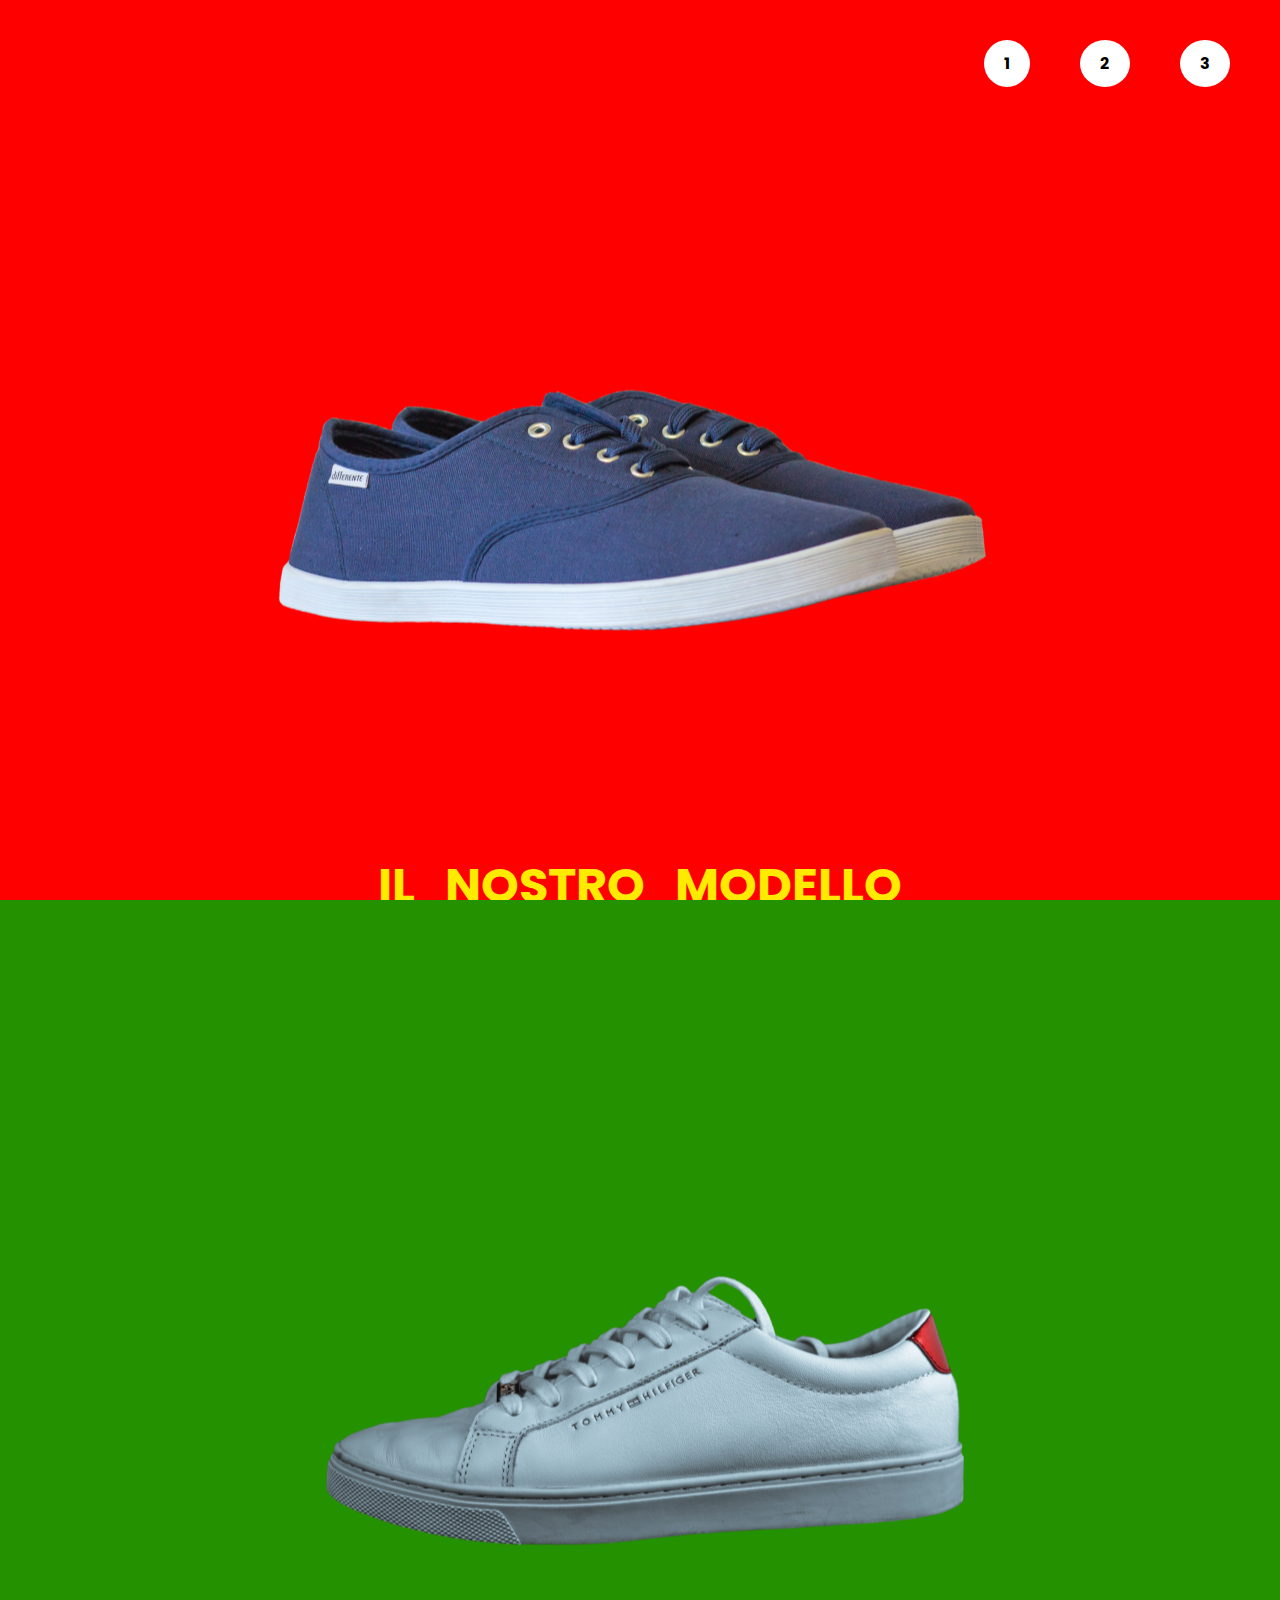
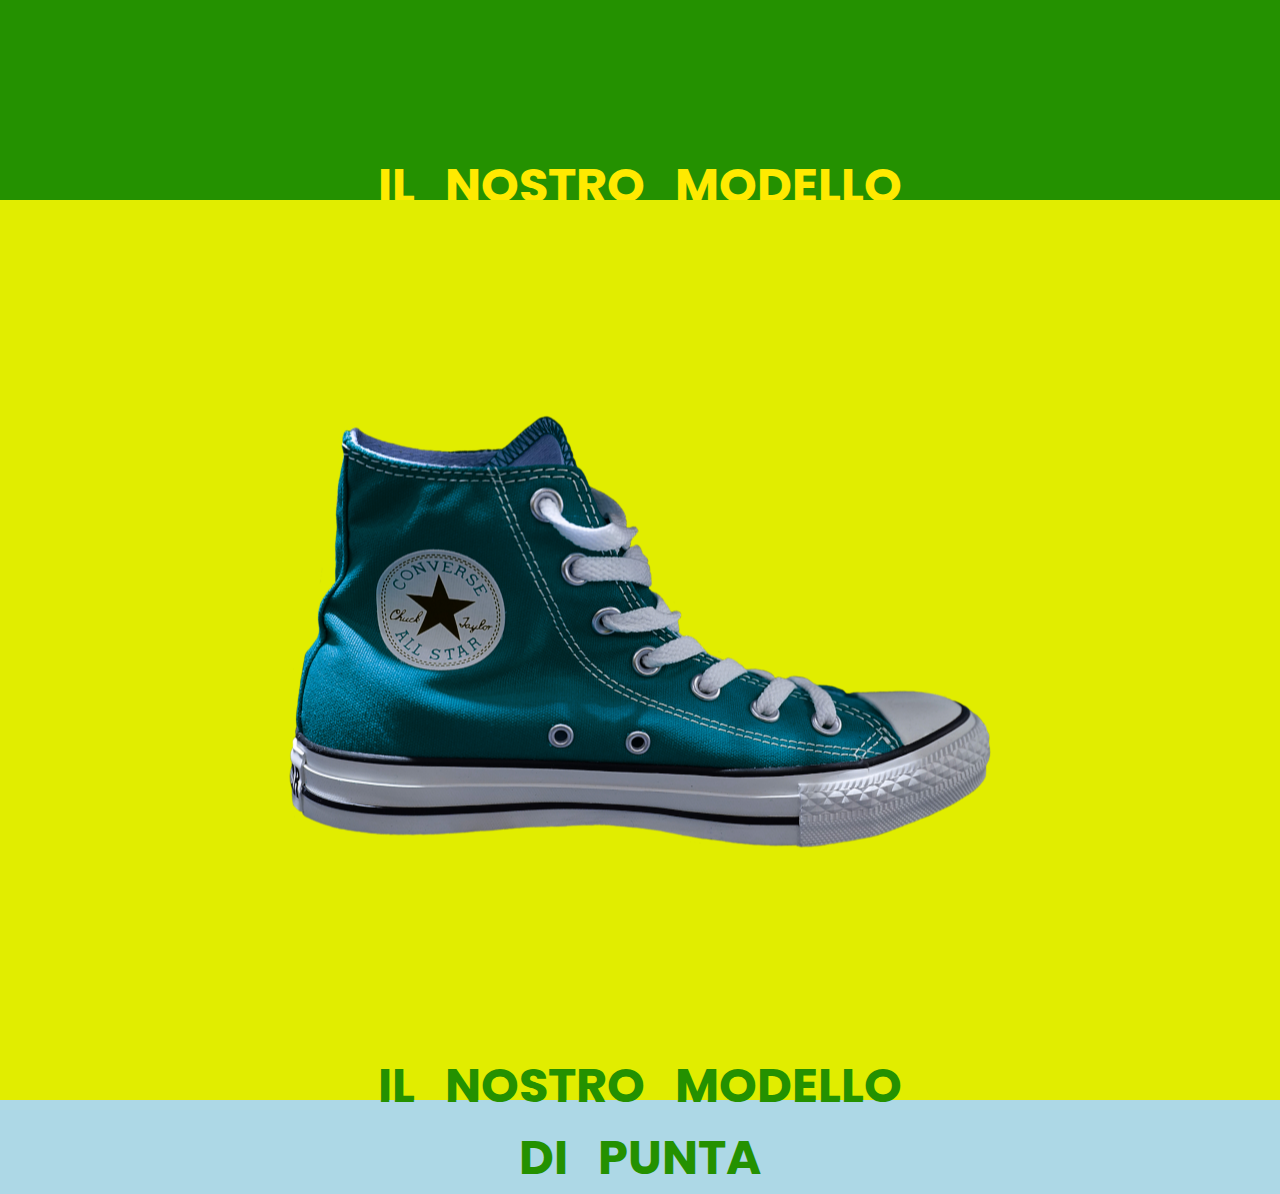
==== Bonus/index.html @ 47759660 "Iniz. bonus" ====
<!DOCTYPE html>
<html lang="en">
<head>
    <meta charset="UTF-8">
    <meta http-equiv="X-UA-Compatible" content="IE=edge">
    <meta name="viewport" content="width=device-width, initial-scale=1.0">

    <title>- Shoes -</title>

    <link rel="preconnect" href="https://fonts.googleapis.com">
    <link rel="preconnect" href="https://fonts.gstatic.com" crossorigin>
    <link href="https://fonts.googleapis.com/css2?family=Poppins:wght@500;700&display=swap" rel="stylesheet">

    <link rel="stylesheet" href="css/style.css">
</head>


<body>
    <header>
        <div class="button-1">1</div>
        <div class="button-2">2</div>
        <div class="button-3">3</div>
    </header>

    <main>
        <section class="first-section">
            <img src="img/01.png" alt="First shoes image">
            <h1>Il nostro modello di punta</h1>
        </section>
    
    
        <section class="second-section">
            <img src="img/02.png" alt="Second shoes image">
            <h1>Il nostro modello di punta</h1>
        </section>
    
    
        <section class="third-section">
            <img src="img/03.png" alt="Third shoes image">
            <h1>Il nostro modello di punta</h1>
        </section>
    </main>
</body>
</html>
---- Bonus/css/style.css ----
/* ? RESET */
* {
    box-sizing: border-box;
    margin: 0;
    padding: 0;
}

* {
    font-family: 'Poppins', sans-serif;
    font-weight: 700;
}

body {
    background-color: lightblue;
}

header div {
    display: inline;
    position: fixed;
    margin-top: 40px;
    padding: 11px 20px;
    background-color: white;
    border-radius: 50%;
    z-index: 3;
}

.button-1 {
    right: 250px;
}

.button-2 {
    right: 150px;
}

.button-3 {
    right: 50px;
}


section {
    position: relative;
    width: 100vw;
    height: 100vh;
    max-width: 100%;
    text-align: center;
}

section img{
    position: absolute;
    top: 50%;
    left: 50%;
    transform: translate(-50%, -50%);
}

section h1 {
    transform: translateY(850px);
    color: rgb(255, 234, 0);
    font-size: 3em;
    word-spacing: 20px;
    text-transform: uppercase;

    margin: 0 auto;
    width: 600px;
}

.first-section {
    background-color: red;
}

.second-section {
    background-color: rgb(36, 145, 0);
}

.third-section {
    background-color: rgb(225, 237, 0);
}

.third-section h1 {
    color: rgb(36, 145, 0);
}
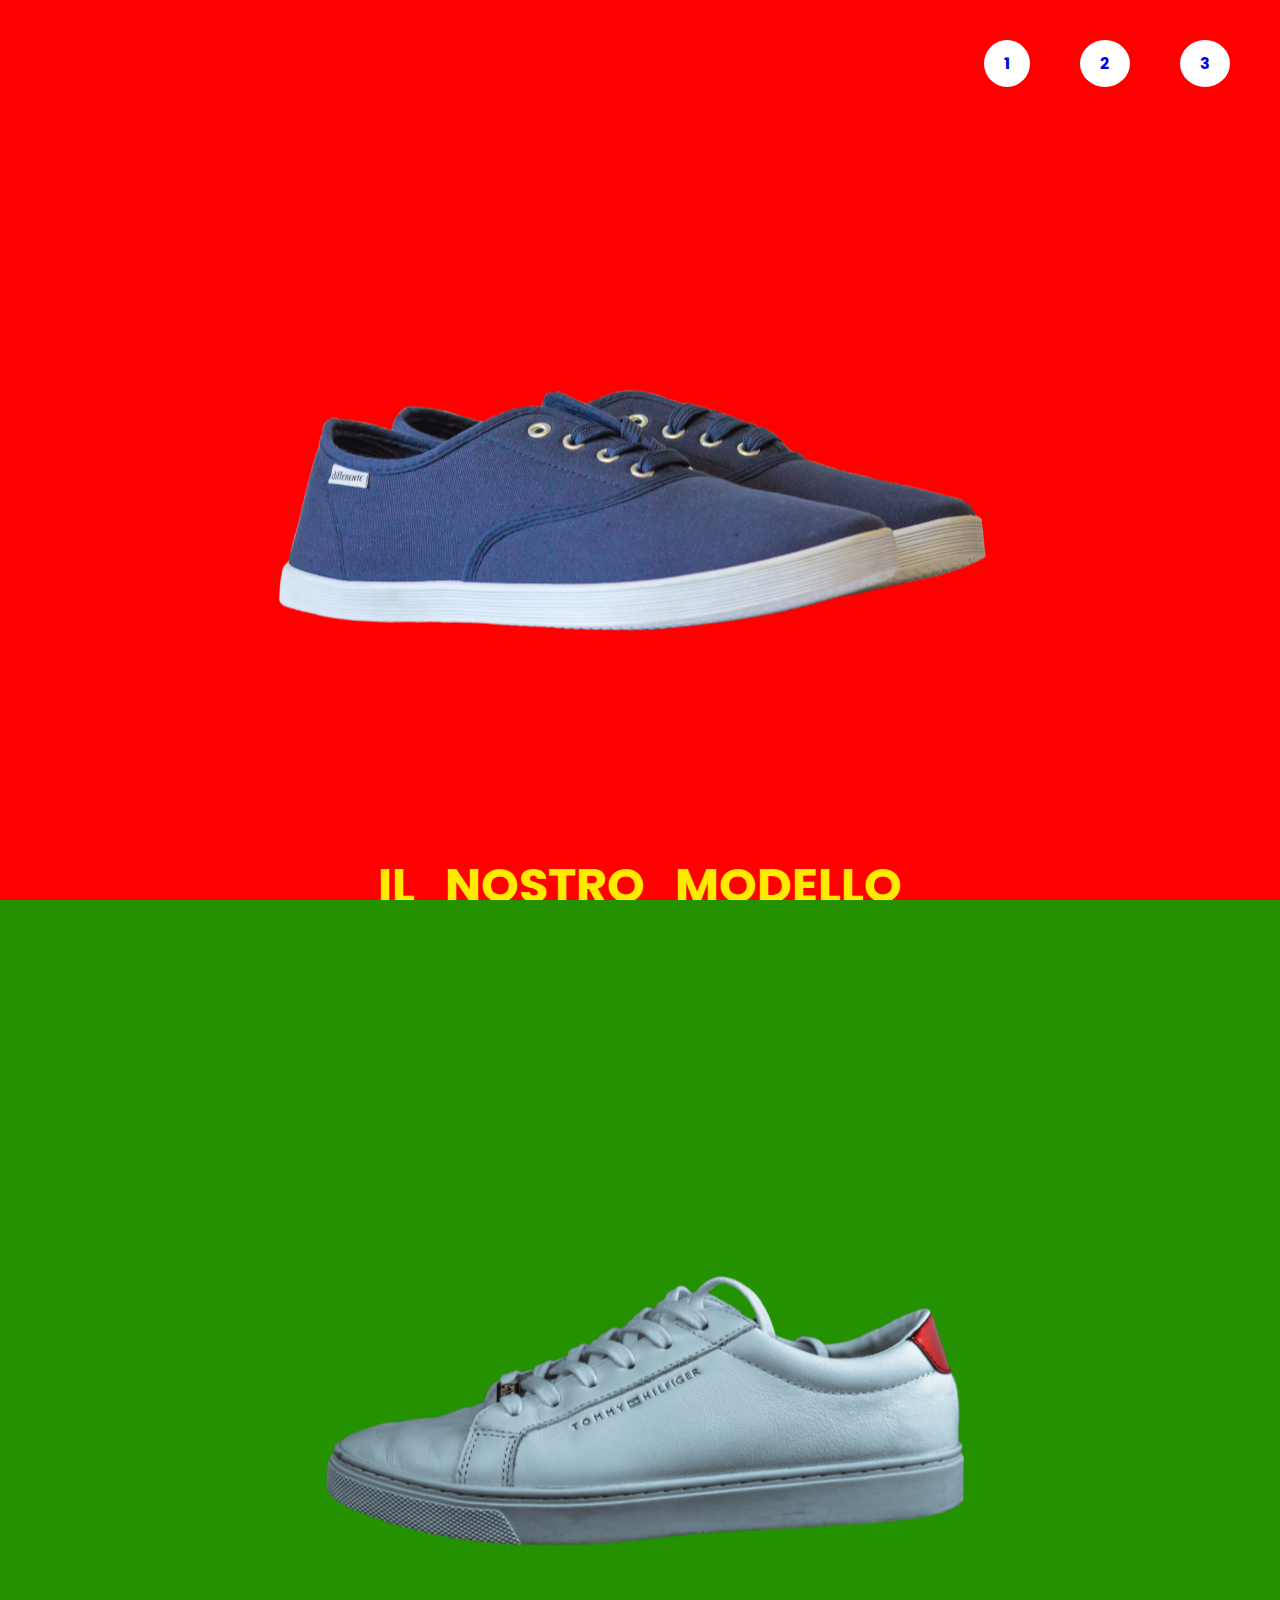
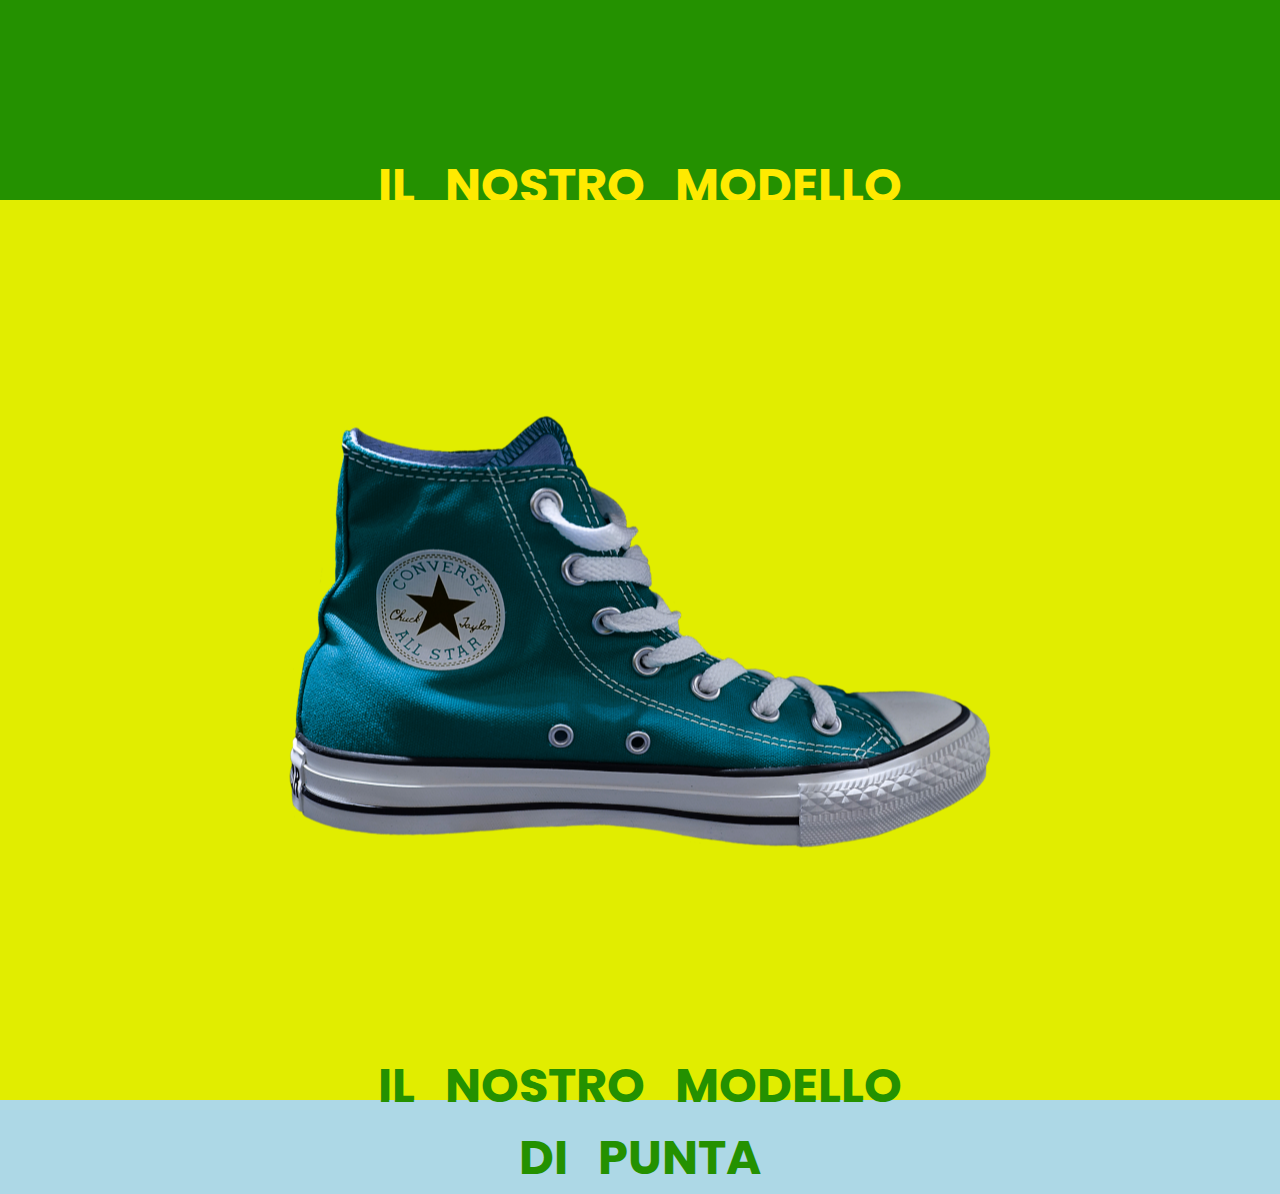
==== commit 83c02a3b: "Bonus-A" ====
--- a/Bonus/index.html
+++ b/Bonus/index.html
@@ -5,7 +5,7 @@
     <meta http-equiv="X-UA-Compatible" content="IE=edge">
     <meta name="viewport" content="width=device-width, initial-scale=1.0">
 
-    <title>- Shoes -</title>
+    <title>- Shoes - Bonus -</title>
 
     <link rel="preconnect" href="https://fonts.googleapis.com">
     <link rel="preconnect" href="https://fonts.gstatic.com" crossorigin>
@@ -17,25 +17,25 @@
 
 <body>
     <header>
-        <div class="button-1">1</div>
-        <div class="button-2">2</div>
-        <div class="button-3">3</div>
+        <a href="#first-section "><div class="button-1">1</div></a>
+        <a href="#second-section"><div class="button-2">2</div></a>
+        <a href="#third-section"><div class="button-3">3</div></a>
     </header>
 
     <main>
-        <section class="first-section">
+        <section id="first-section">
             <img src="img/01.png" alt="First shoes image">
             <h1>Il nostro modello di punta</h1>
         </section>
     
     
-        <section class="second-section">
+        <section id="second-section">
             <img src="img/02.png" alt="Second shoes image">
             <h1>Il nostro modello di punta</h1>
         </section>
     
     
-        <section class="third-section">
+        <section id="third-section">
             <img src="img/03.png" alt="Third shoes image">
             <h1>Il nostro modello di punta</h1>
         </section>
--- a/Bonus/css/style.css
+++ b/Bonus/css/style.css
@@ -63,18 +63,22 @@
     width: 600px;
 }
 
-.first-section {
+#first-section {
     background-color: red;
 }
 
-.second-section {
+#second-section {
     background-color: rgb(36, 145, 0);
 }
 
-.third-section {
+#third-section {
     background-color: rgb(225, 237, 0);
 }
 
-.third-section h1 {
+#third-section h1 {
     color: rgb(36, 145, 0);
+}
+
+a:visited {
+    color: initial;
 }